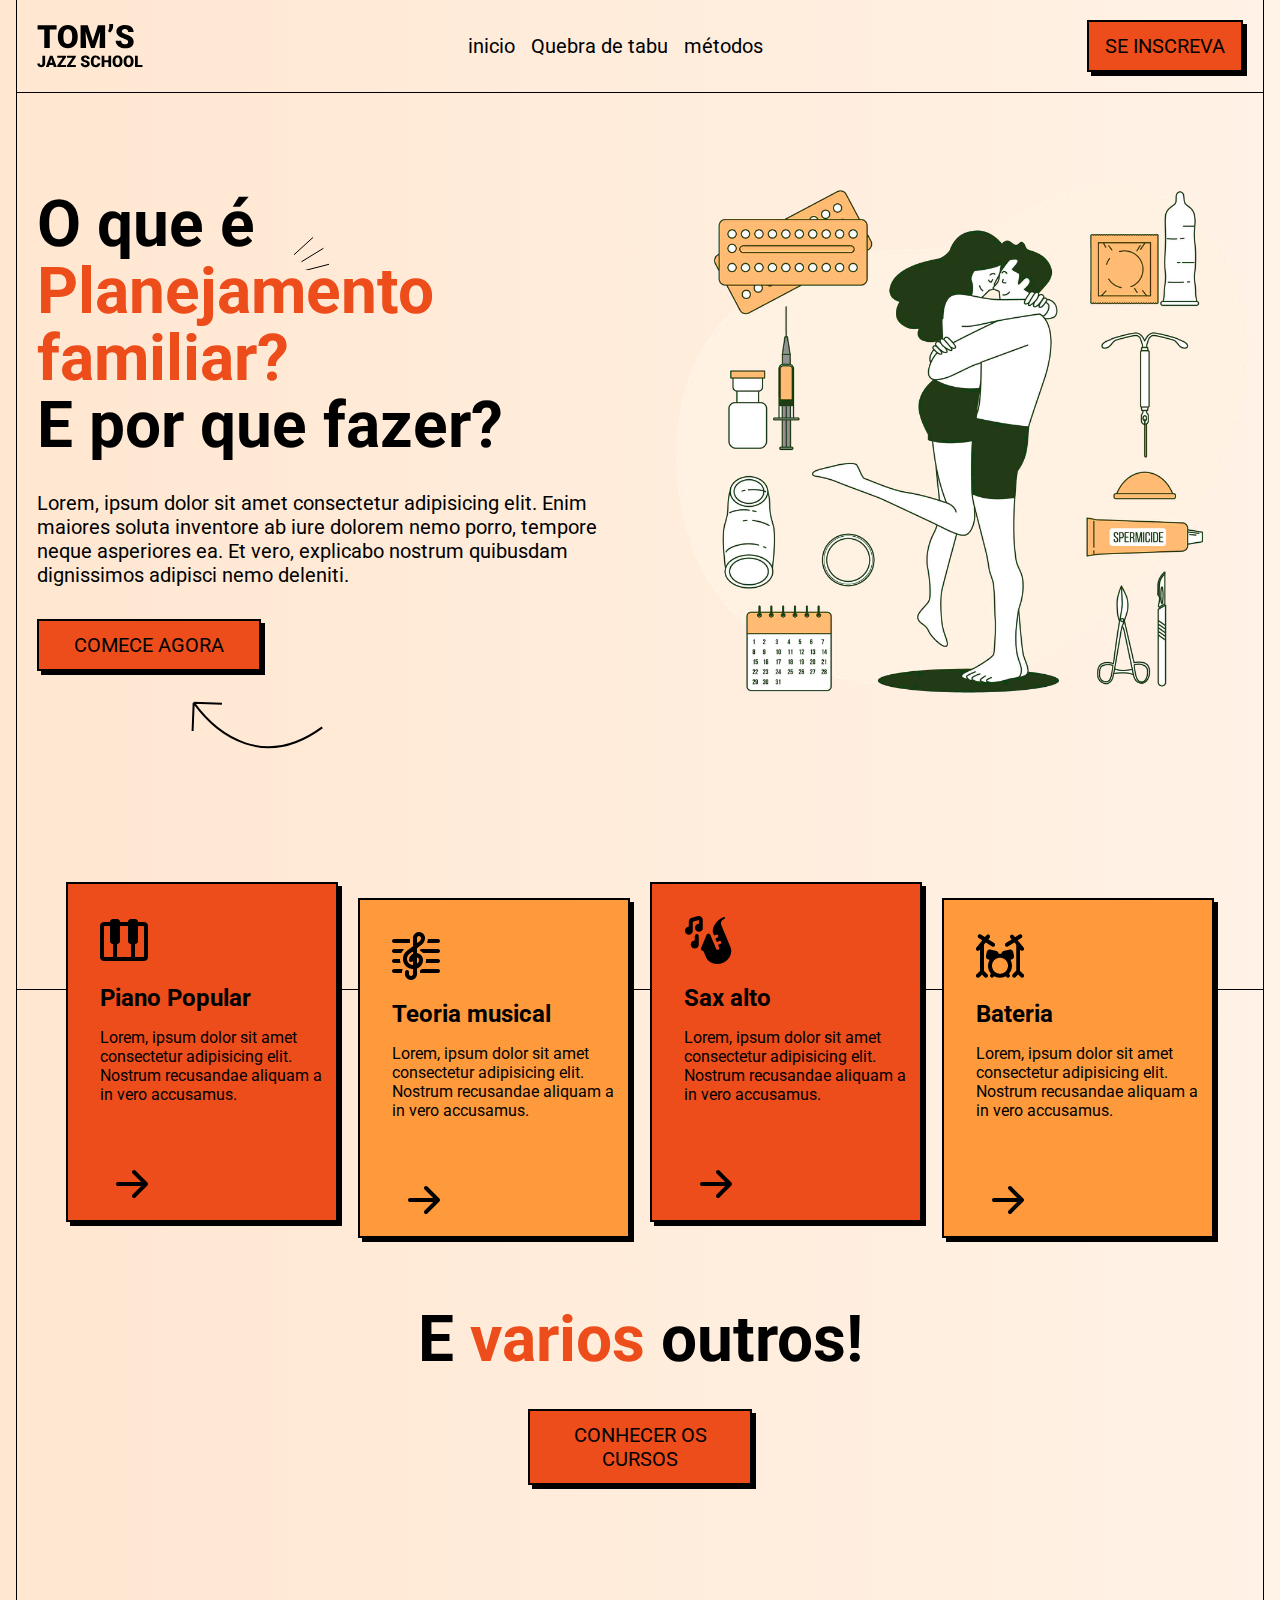
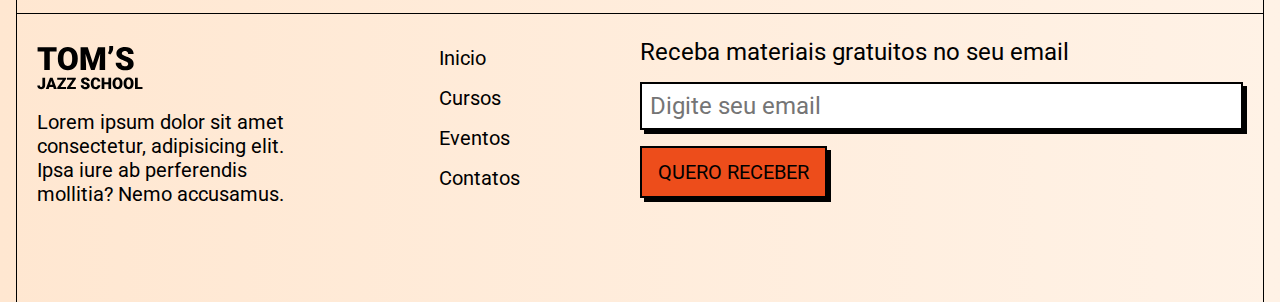
==== index.html @ 31547cd2 "detalhes" ====
<!DOCTYPE html>
<html lang="pt-br">
<head>
    <meta charset="UTF-8">
    <meta name="viewport" content="width=device-width, initial-scale=1.0">

    <link rel="stylesheet" href="style.css">

    <link rel="preconnect" href="https://fonts.googleapis.com">
    <link rel="preconnect" href="https://fonts.gstatic.com" crossorigin>
    <link href="https://fonts.googleapis.com/css2?family=Roboto:wght@500&display=swap" rel="stylesheet">



    <title>Tom's Jazz School</title>
</head>
<body>
    <header>
        <div class="container">
            <img src="imagem/logo.svg" alt="Tom's Jazz School">
            <nav class="mx-auto">
                <a href="#">inicio</a>
                <a href="#">Quebra de tabu</a>
                <a href="#">métodos</a>
            </nav>
            <a href="#" class="button mt-1 mb-1 mx-auto">Se inscreva</a>
        </div>
    </header>
    <main>
        <section class="hero-section">
            <div class="container row-reverse">
                <img src="imagens/Vetor-image-full-png.png" alt="Casal se abraçando">
                <div>
                    <h1 class="mt-1">O que é <span class="text-primary decoration">Planejamento familiar?</span> E por que fazer?</h1> 
                    <p class="mt-2 mb-2">Lorem, ipsum dolor sit amet consectetur adipisicing elit. Enim maiores soluta inventore ab iure dolorem nemo porro, tempore neque asperiores ea. Et vero, explicabo nostrum quibusdam dignissimos adipisci nemo deleniti.</p>
                    <a href="#" class="button">Comece agora</a>
                </div>
            </div>
        </section>
        <section class="courses-section">
            <div class="cards">
                <article class="card">
                    <img src="imagem/piano.png" alt="ícone de piano">
                    <strong>Piano Popular</strong>
                    <p>Lorem, ipsum dolor sit amet consectetur adipisicing elit. Nostrum recusandae aliquam a in vero accusamus.</p>
                    <a href="#"><img src="imagem/arrow-right.svg" alt="Ir para a página do curso"></a>
                </article class="card">
                <article class="card">
                    <img src="imagem/clef.png" alt="ícone da clave">
                    <strong>Teoria musical</strong>
                    <p>Lorem, ipsum dolor sit amet consectetur adipisicing elit. Nostrum recusandae aliquam a in vero accusamus.</p>
                    <a href="#"><img src="imagem/arrow-right.svg" alt="Ir para a página do curso"></a>
                </article class="card">
                <article class="card">
                    <img src="imagem/sax.png" alt="ícone de sax">
                    <strong>Sax alto</strong>
                    <p>Lorem, ipsum dolor sit amet consectetur adipisicing elit. Nostrum recusandae aliquam a in vero accusamus.</p>
                    <a href="#"><img src="imagem/arrow-right.svg" alt="Ir para a página do curso"></a>
                </article class="card">
                <article class="card">
                    <img src="imagem/drums.png" alt="ícone bateria">
                    <strong>Bateria</strong>
                    <p>Lorem, ipsum dolor sit amet consectetur adipisicing elit. Nostrum recusandae aliquam a in vero accusamus.</p>
                    <a href="#"><img src="imagem/arrow-right.svg" alt="Ir para a página do curso"></a>
                </article class="card">
            </div>

            <h2 class="text-center">E <span class="text-primary">varios</span> outros!</h2>
                <a href="#" class="button mt-2 mx-auto">Conhecer os cursos</a>
        </section>
    </main>
    <footer>
        <div class="container">
            <div class="about-column">
                <img src="imagem/logo.svg" alt="Tom's Jazz School" class="mb-1 mt-1">
                <p class="mb-2">Lorem ipsum dolor sit amet consectetur, adipisicing elit. Ipsa iure ab perferendis mollitia? Nemo accusamus.</p>
            </div>
            <nav class="mb-2">
                <a href="#">Inicio</a>
                <a href="#">Cursos</a>
                <a href="#">Eventos</a>
                <a href="#">Contatos</a>
            </nav>
            <form class="newsletter-form">
                <label for="email" class="mb-1">Receba materiais gratuitos no seu email</label>
                <input class="mb-1" type="text" name="email" id="email" placeholder="Digite seu email">
                <button class="button mb-2">Quero receber</button>
            </form>
        </div>
    </footer>
</body>
</html>
---- style.css ----
* {
    box-sizing: border-box;
    font-family: 'Roboto', sans-serif;
    margin: 0;
    padding: 0;
}

:root {
    --cor-primaria: #ED4D1B;
    --cor-secundaria: #FF9A3C;
    --cor-preta: #000;
    --cor-branca: #FFF;
}

body {
    background: linear-gradient(90deg, #FFE7D1 0%, #FFF2E6 100%);
    padding: 0 1em;
}

header, .hero-section, .courses-section, footer {
    border-color: var(--cor-preta);
    border-style: solid;
    border-width: 0 1px 1px 1px;
    padding: 1.25rem;
}

header img {
    display: block;
    margin: 1rem auto;
}

header nav {
    display: flex;
    flex-direction: column;
    align-items: center;
}

nav a {
    color: var(--cor-preta);
    font-size: 1.25rem;
    padding: 0.5rem;
    text-decoration: none;
} 

.button {
    background-color: var(--cor-primaria);
    border: 2px solid var(--cor-preta);
    box-shadow: 4px 4px 0 var(--cor-preta);
    color: var(--cor-preta);
    display: block;
    font-size: 1.25rem;
    padding: 0.75rem 1rem;
    max-width: 14rem;
    text-align: center;
    text-decoration: none;
    text-transform: uppercase;
}

.hero-section {
    padding-right: 0;
    padding-bottom: 16em;
}

.hero-section img {
    display: block;
    margin: 1.25rem 0 0 auto;
    max-width: 100%;
}

h1 {
    font-size: 1.5rem;
    line-height: 105%;
}

h2 {
    font-size: 1.2rem;
}

.hero-section p {
    font-size: 1.25rem;
    padding-right: 1.25rem;
}

.hero-section img{
    width: 600px;
}

.hero-section .button {
    position: relative;
}

.hero-section .button::after {
    content: '';
    background: url(imagem/arrow-curve.svg);
    position: absolute;
    top: 5rem;
    right: -4rem;
    height: 48px;
    width: 132px;
}

.decoration {
    display: block;
    position: relative;
}

.decoration::after {
    content: '';
    background: url(imagem/three-dashes.svg);
    position: absolute;
    top: -1.5rem;
    height: 36px;
    width: 40px;
}

.courses-section {
    padding-bottom: 8rem;
}

.cards {
    display: flex;
    flex-direction: column;
    align-items: start;
    gap: 1.25rem;
    margin-top: -8rem;
    margin-bottom: 4rem;
}

.card {
    background-color: var(--cor-primaria);
    border: 2px solid var(--cor-preta);
    box-shadow: 4px 4px 0 black;
    max-width: 17rem;
    padding: 2rem 0 0 2rem;
}

.card:nth-child(2n) {
    align-self: end;
    background-color: var(--cor-secundaria);
}

.card strong {
    display: block;
    font-size: 1.5rem;
    margin: 1rem 0;
}

.card a {
    display: block;
    margin: 3rem 0 0 auto;
    width: fi;
}

/* rodapé */

footer {
    border-bottom: 0;
    padding: 1rem 1.25rem 4rem;
}

footer nav a {
    display: block;
    padding-left: 0;
}

.newsletter-form label {
    display: block;
    font-size: 1.5rem;
}

.newsletter-form input {
    border: 2px solid var(--cor-preta);
    box-shadow: 4px 4px 0 black;
    font-size: 1.5rem;
    padding: .5rem;
    width: 100%;
}

/* utilitarios */

.mt-1 {
    margin-top: 1rem;
}

.mt-2 {
    margin-top: 2rem;
}

.mb-1 {
    margin-bottom: 1rem;
}

.mb-2 {
    margin-bottom: 2rem;
}

.mx-auto {
    margin-left: auto;
    margin-right: auto;
}

.text-primary {
    color: var(--cor-primaria);
}

.text-center {
    text-align: center;
}

/* Responsividade */

@media screen and (min-width: 40rem) {

    header nav {
        display: flex;
        flex-direction: row;
    }

    header div {
        display: flex;
        align-items: center;
        justify-content: space-between;
    }
    

    .cards {
        flex-direction: row;
        flex-wrap: wrap;
        justify-content: center;
    }

    .card:nth-child(2n) {
        margin-top: 1rem;
    }
}

@media screen and (min-width: 48rem) {

    header img, header nav, header .button {
        margin: 0;
    }
}

@media screen and (min-width: 72rem) {

    h1, h2 {
        font-size: 4rem;
    }

    .container {
        display: flex;
        align-items: center;
        margin: 0 auto;
        max-width: 72rem;
    }

    .container.row-reverse {
        flex-direction: row-reverse;
    }

    .about-column {
        flex: 2;
    }

    .about-column p {
        font-size: 1.25rem;
        max-width: 16rem;
    }

    footer nav {
        flex: 1;
    }

    .newsletter-form {
        flex: 3;
    }
}

@media screen and (min-width: 80rem) {
    .container {
        max-width: 90rem;
    }
}
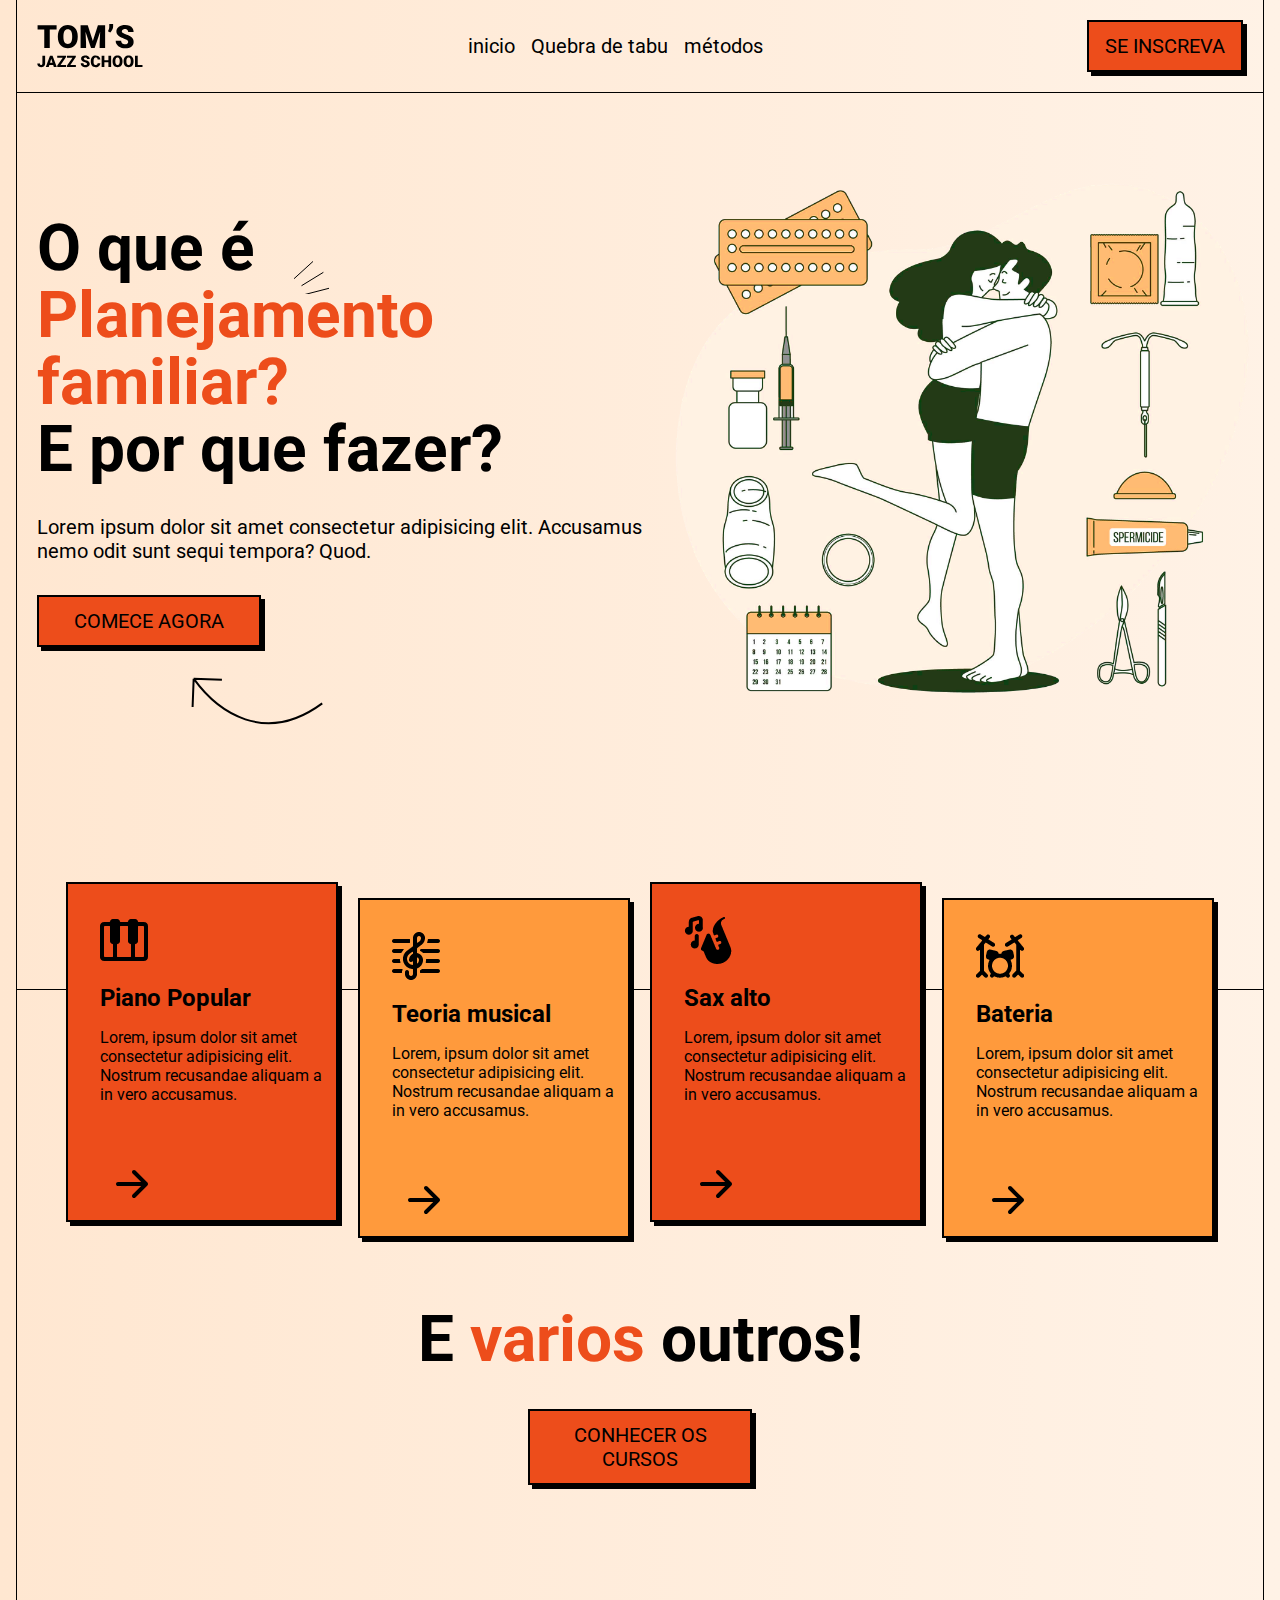
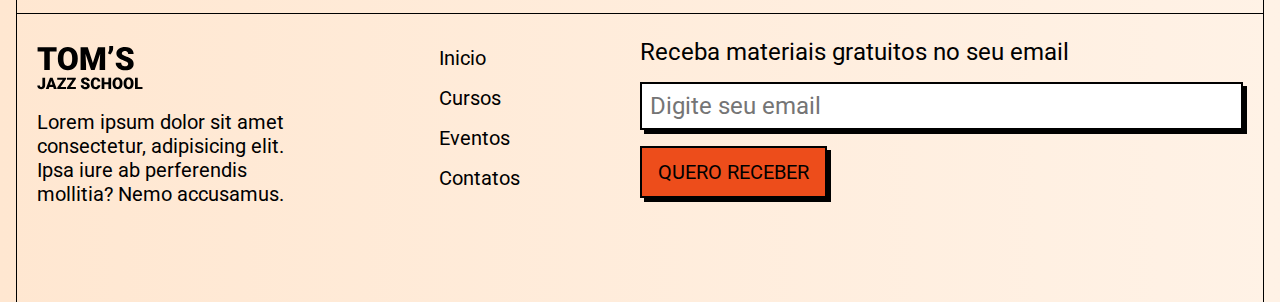
==== commit 1176cd6b: "." ====
--- a/index.html
+++ b/index.html
@@ -32,7 +32,7 @@
                 <img src="imagens/Vetor-image-full-png.png" alt="Casal se abraçando">
                 <div>
                     <h1 class="mt-1">O que é <span class="text-primary decoration">Planejamento familiar?</span> E por que fazer?</h1> 
-                    <p class="mt-2 mb-2">Lorem, ipsum dolor sit amet consectetur adipisicing elit. Enim maiores soluta inventore ab iure dolorem nemo porro, tempore neque asperiores ea. Et vero, explicabo nostrum quibusdam dignissimos adipisci nemo deleniti.</p>
+                    <p class="mt-2 mb-2">Lorem ipsum dolor sit amet consectetur adipisicing elit. Accusamus nemo odit sunt sequi tempora? Quod.</p>
                     <a href="#" class="button">Comece agora</a>
                 </div>
             </div>
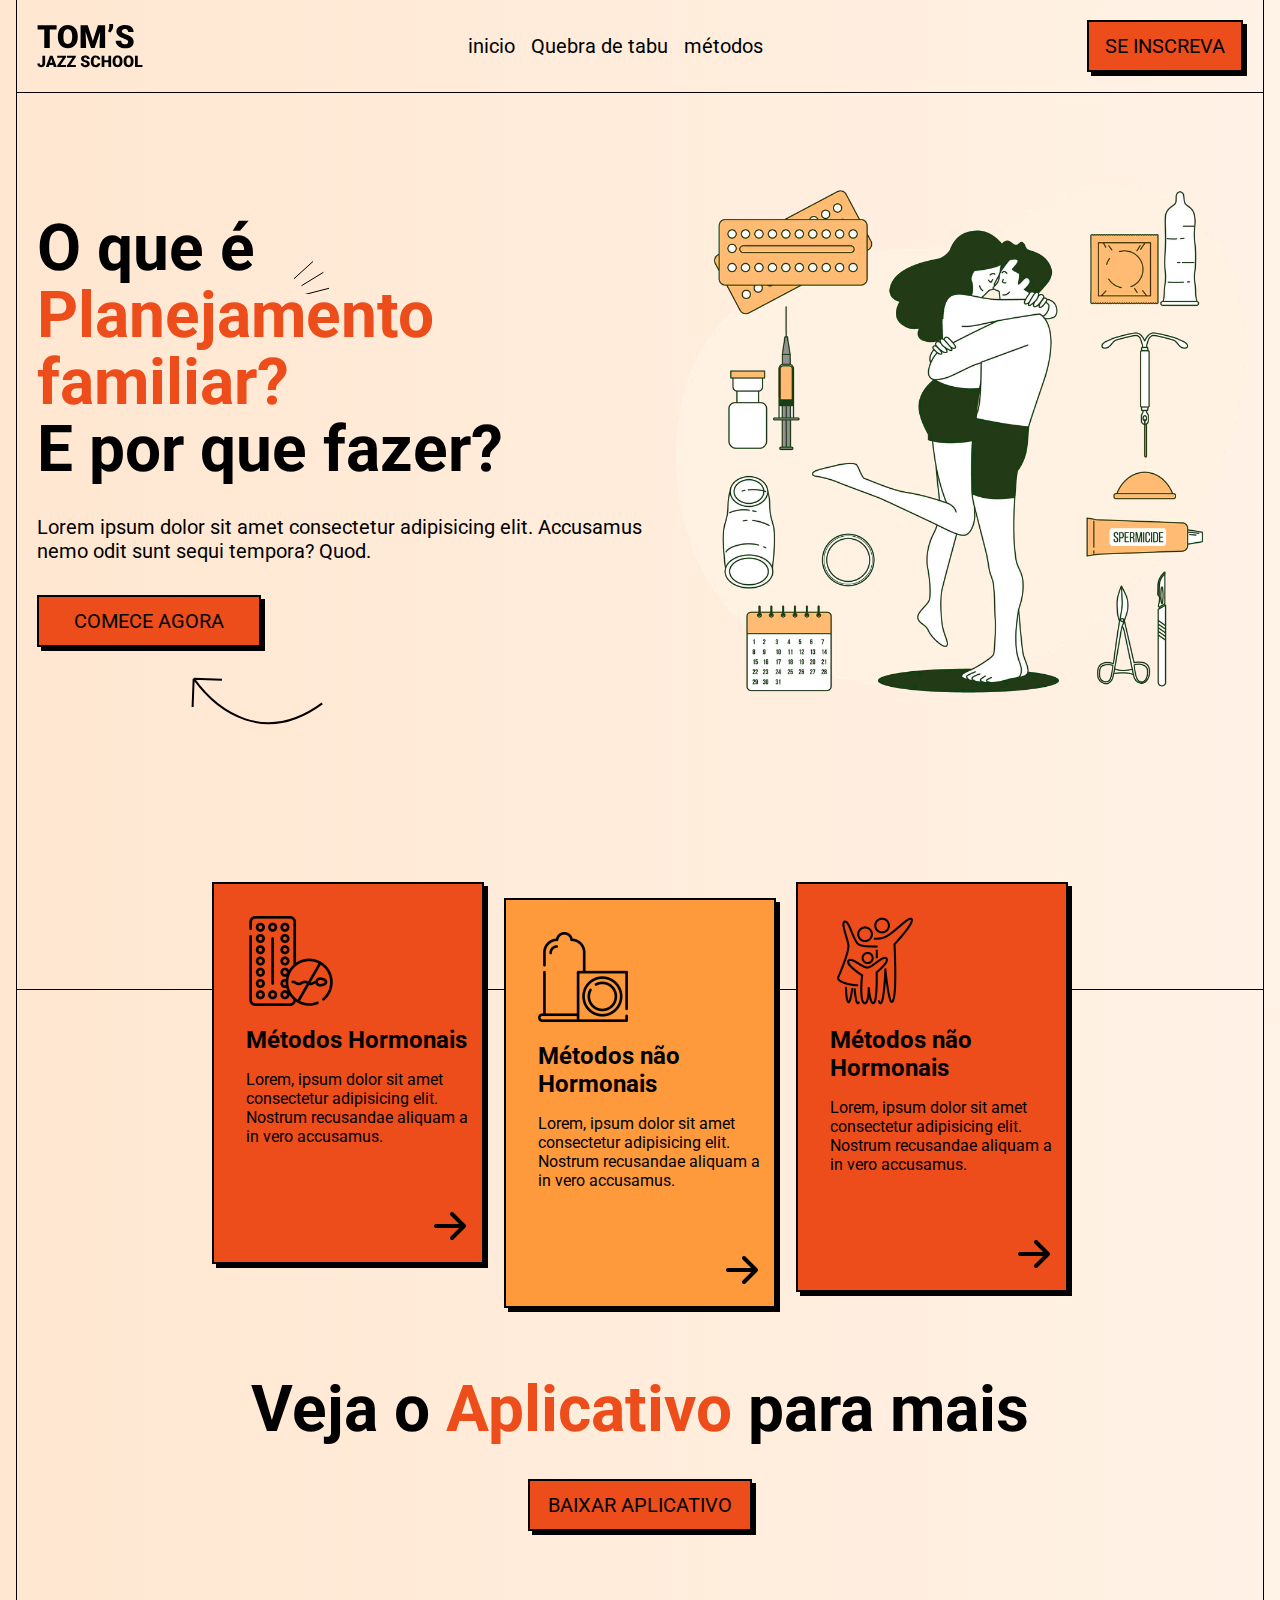
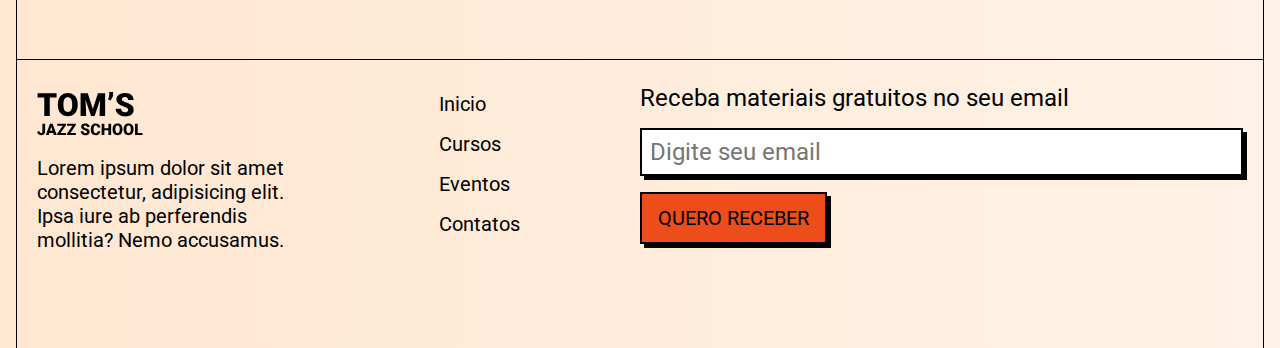
==== commit bb0e18c3: "." ====
--- a/index.html
+++ b/index.html
@@ -40,33 +40,27 @@
         <section class="courses-section">
             <div class="cards">
                 <article class="card">
-                    <img src="imagem/piano.png" alt="ícone de piano">
-                    <strong>Piano Popular</strong>
+                    <img src="imagens/Hormonal icon MIN.png" alt="ícone Hormonal">
+                    <strong>Métodos Hormonais</strong>
                     <p>Lorem, ipsum dolor sit amet consectetur adipisicing elit. Nostrum recusandae aliquam a in vero accusamus.</p>
                     <a href="#"><img src="imagem/arrow-right.svg" alt="Ir para a página do curso"></a>
-                </article class="card">
+                </article>
                 <article class="card">
-                    <img src="imagem/clef.png" alt="ícone da clave">
-                    <strong>Teoria musical</strong>
+                    <img src="imagens/Não Hormonal icon MIN.png" alt="ícone não Hormonal">
+                    <strong>Métodos não Hormonais</strong>
                     <p>Lorem, ipsum dolor sit amet consectetur adipisicing elit. Nostrum recusandae aliquam a in vero accusamus.</p>
                     <a href="#"><img src="imagem/arrow-right.svg" alt="Ir para a página do curso"></a>
-                </article class="card">
+                </article>
                 <article class="card">
-                    <img src="imagem/sax.png" alt="ícone de sax">
-                    <strong>Sax alto</strong>
+                    <img src="imagens/Planejamento Familiar icon MIN.png" alt="Planejamento Familiar">
+                    <strong>Métodos não Hormonais</strong>
                     <p>Lorem, ipsum dolor sit amet consectetur adipisicing elit. Nostrum recusandae aliquam a in vero accusamus.</p>
                     <a href="#"><img src="imagem/arrow-right.svg" alt="Ir para a página do curso"></a>
-                </article class="card">
-                <article class="card">
-                    <img src="imagem/drums.png" alt="ícone bateria">
-                    <strong>Bateria</strong>
-                    <p>Lorem, ipsum dolor sit amet consectetur adipisicing elit. Nostrum recusandae aliquam a in vero accusamus.</p>
-                    <a href="#"><img src="imagem/arrow-right.svg" alt="Ir para a página do curso"></a>
-                </article class="card">
+                </article>
             </div>
 
-            <h2 class="text-center">E <span class="text-primary">varios</span> outros!</h2>
-                <a href="#" class="button mt-2 mx-auto">Conhecer os cursos</a>
+            <h2 class="text-center">Veja o <span class="text-primary">Aplicativo</span> para mais</h2>
+                <a href="#" class="button mt-2 mx-auto">Baixar Aplicativo</a>
         </section>
     </main>
     <footer>
--- a/style.css
+++ b/style.css
@@ -148,7 +148,7 @@
 .card a {
     display: block;
     margin: 3rem 0 0 auto;
-    width: fi;
+    width: fit-content;
 }
 
 /* rodapé */
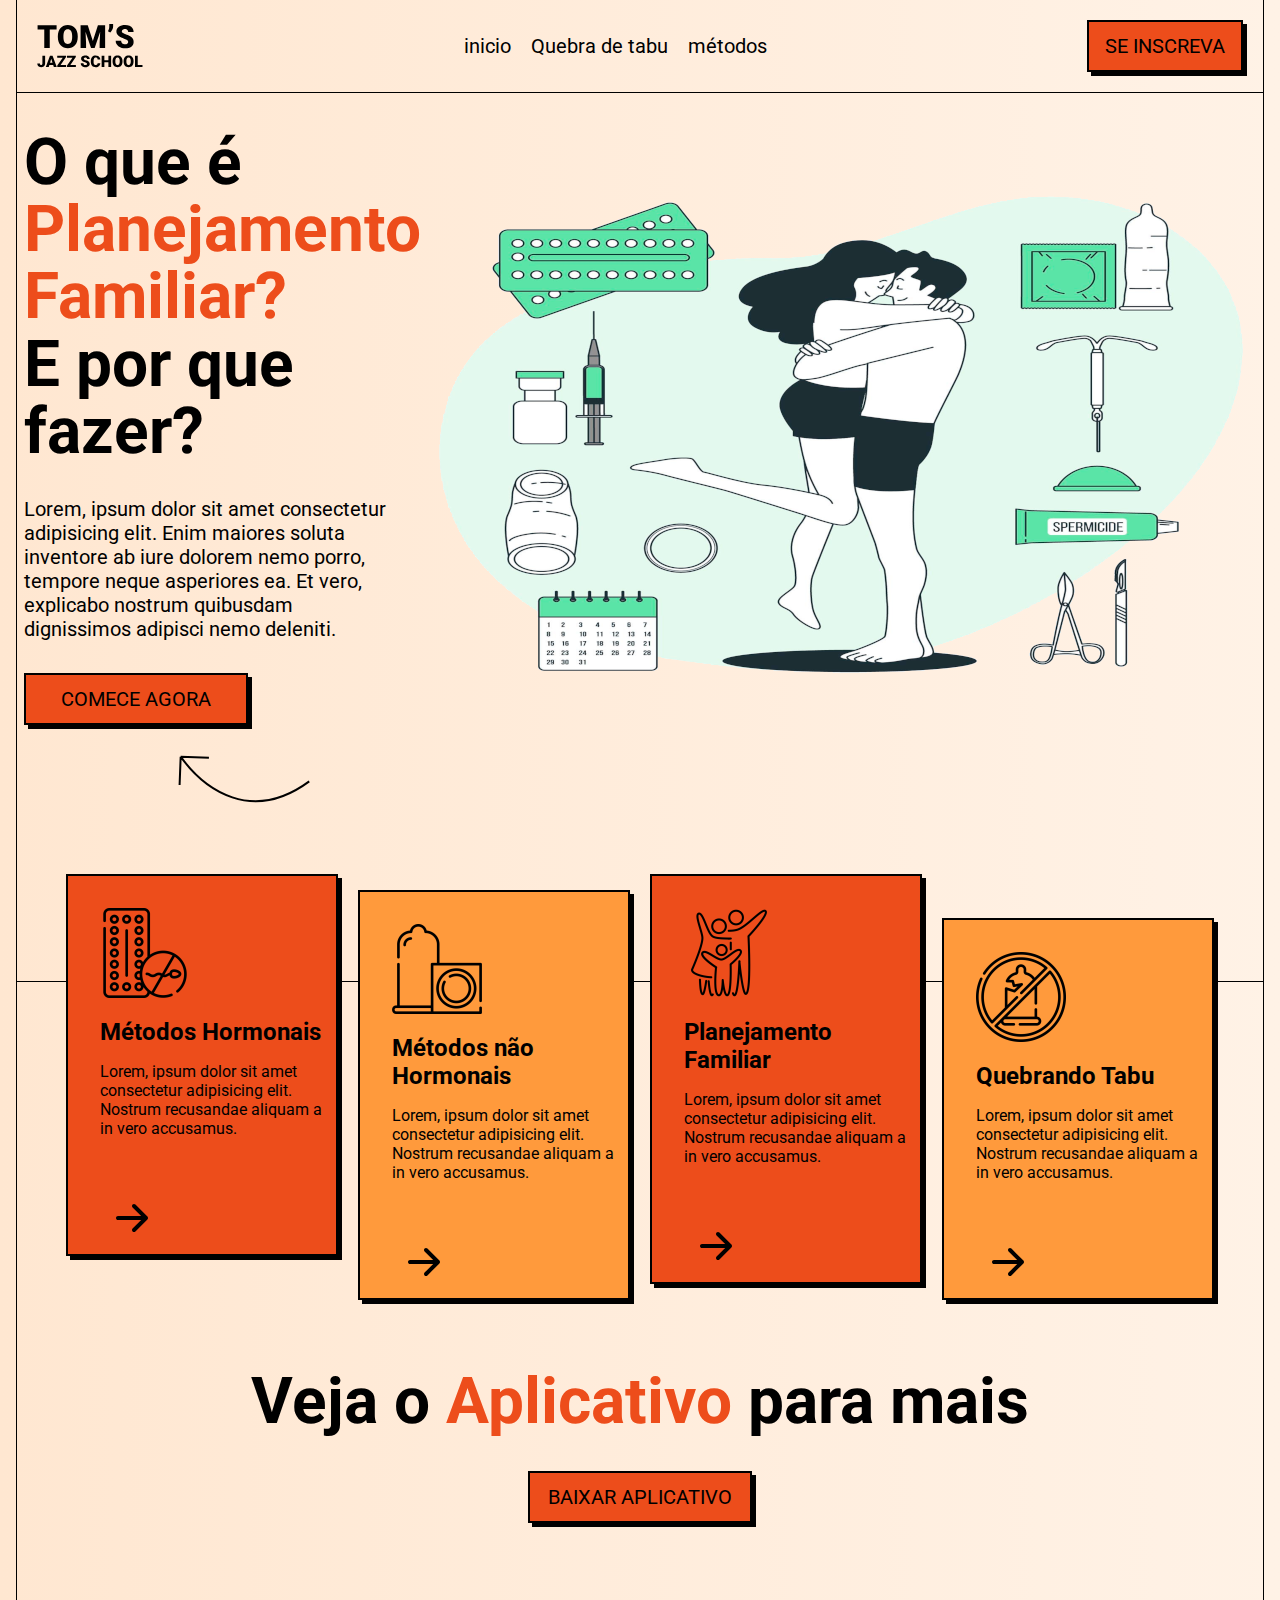
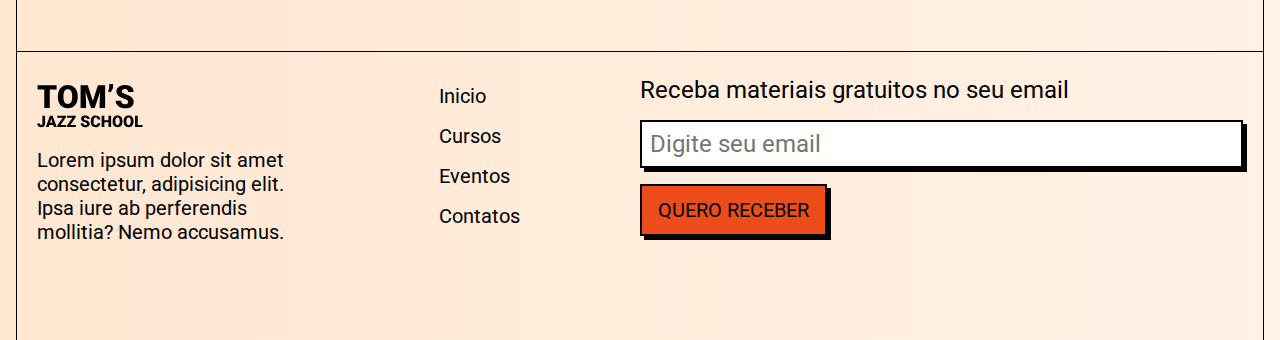
==== commit ffafb485: "." ====
--- a/index.html
+++ b/index.html
@@ -12,7 +12,8 @@
 
 
 
-    <title>Tom's Jazz School</title>
+    <title>Atex</title>
+
 </head>
 <body>
     <header>
@@ -29,10 +30,10 @@
     <main>
         <section class="hero-section">
             <div class="container row-reverse">
-                <img src="imagens/Vetor-image-full-png.png" alt="Casal se abraçando">
+                <img src="imagens/Vetor-image-full(Deformada).png" alt="Banda de Jazz tocando">
                 <div>
-                    <h1 class="mt-1">O que é <span class="text-primary decoration">Planejamento familiar?</span> E por que fazer?</h1> 
-                    <p class="mt-2 mb-2">Lorem ipsum dolor sit amet consectetur adipisicing elit. Accusamus nemo odit sunt sequi tempora? Quod.</p>
+                    <h1 class="mt-1">O que é <span class="text-primary decoration">Planejamento</span><span class="text-primary decoration">Familiar?</span> E por que fazer?</h1>
+                    <p class="mt-2 mb-2">Lorem, ipsum dolor sit amet consectetur adipisicing elit. Enim maiores soluta inventore ab iure dolorem nemo porro, tempore neque asperiores ea. Et vero, explicabo nostrum quibusdam dignissimos adipisci nemo deleniti.</p>
                     <a href="#" class="button">Comece agora</a>
                 </div>
             </div>
@@ -53,7 +54,13 @@
                 </article>
                 <article class="card">
                     <img src="imagens/Planejamento Familiar icon MIN.png" alt="Planejamento Familiar">
-                    <strong>Métodos não Hormonais</strong>
+                    <strong>Planejamento Familiar</strong>
+                    <p>Lorem, ipsum dolor sit amet consectetur adipisicing elit. Nostrum recusandae aliquam a in vero accusamus.</p>
+                    <a href="#"><img src="imagem/arrow-right.svg" alt="Ir para a página do curso"></a>
+                </article>
+                <article class="card">
+                    <img src="imagens/Quebrando Tabu icon MIN.png" alt="Quebrando Tabu">
+                    <strong>Quebrando Tabu</strong>
                     <p>Lorem, ipsum dolor sit amet consectetur adipisicing elit. Nostrum recusandae aliquam a in vero accusamus.</p>
                     <a href="#"><img src="imagem/arrow-right.svg" alt="Ir para a página do curso"></a>
                 </article>
--- a/style.css
+++ b/style.css
@@ -30,9 +30,9 @@
 }
 
 header nav {
-    display: flex;
-    flex-direction: column;
-    align-items: center;
+    display: grid;
+    grid-template-columns: 1fr 1fr;
+    margin: 1rem auto 0;
 }
 
 nav a {
@@ -42,6 +42,10 @@
     text-decoration: none;
 } 
 
+header nav a:nth-child(2n-1) {
+    text-align: right;
+}
+
 .button {
     background-color: var(--cor-primaria);
     border: 2px solid var(--cor-preta);
@@ -68,21 +72,17 @@
 }
 
 h1 {
-    font-size: 1.5rem;
+    font-size: 3rem;
     line-height: 105%;
 }
 
 h2 {
-    font-size: 1.2rem;
+    font-size: 2.5rem;
 }
 
 .hero-section p {
     font-size: 1.25rem;
     padding-right: 1.25rem;
-}
-
-.hero-section img{
-    width: 600px;
 }
 
 .hero-section .button {
@@ -104,15 +104,6 @@
     position: relative;
 }
 
-.decoration::after {
-    content: '';
-    background: url(imagem/three-dashes.svg);
-    position: absolute;
-    top: -1.5rem;
-    height: 36px;
-    width: 40px;
-}
-
 .courses-section {
     padding-bottom: 8rem;
 }
@@ -148,7 +139,7 @@
 .card a {
     display: block;
     margin: 3rem 0 0 auto;
-    width: fit-content;
+    width: fi;
 }
 
 /* rodapé */
@@ -210,31 +201,28 @@
 /* Responsividade */
 
 @media screen and (min-width: 40rem) {
-
     header nav {
-        display: flex;
+        display: block;
+        text-align: center;
+    }
+
+    .cards {
         flex-direction: row;
-    }
-
+        flex-wrap: wrap;
+        justify-content: center;
+    }
+
+    .card:nth-child(2n) {
+        margin-top: 1rem;
+    }
+}
+
+@media screen and (min-width: 48rem) {
     header div {
         display: flex;
         align-items: center;
         justify-content: space-between;
     }
-    
-
-    .cards {
-        flex-direction: row;
-        flex-wrap: wrap;
-        justify-content: center;
-    }
-
-    .card:nth-child(2n) {
-        margin-top: 1rem;
-    }
-}
-
-@media screen and (min-width: 48rem) {
 
     header img, header nav, header .button {
         margin: 0;
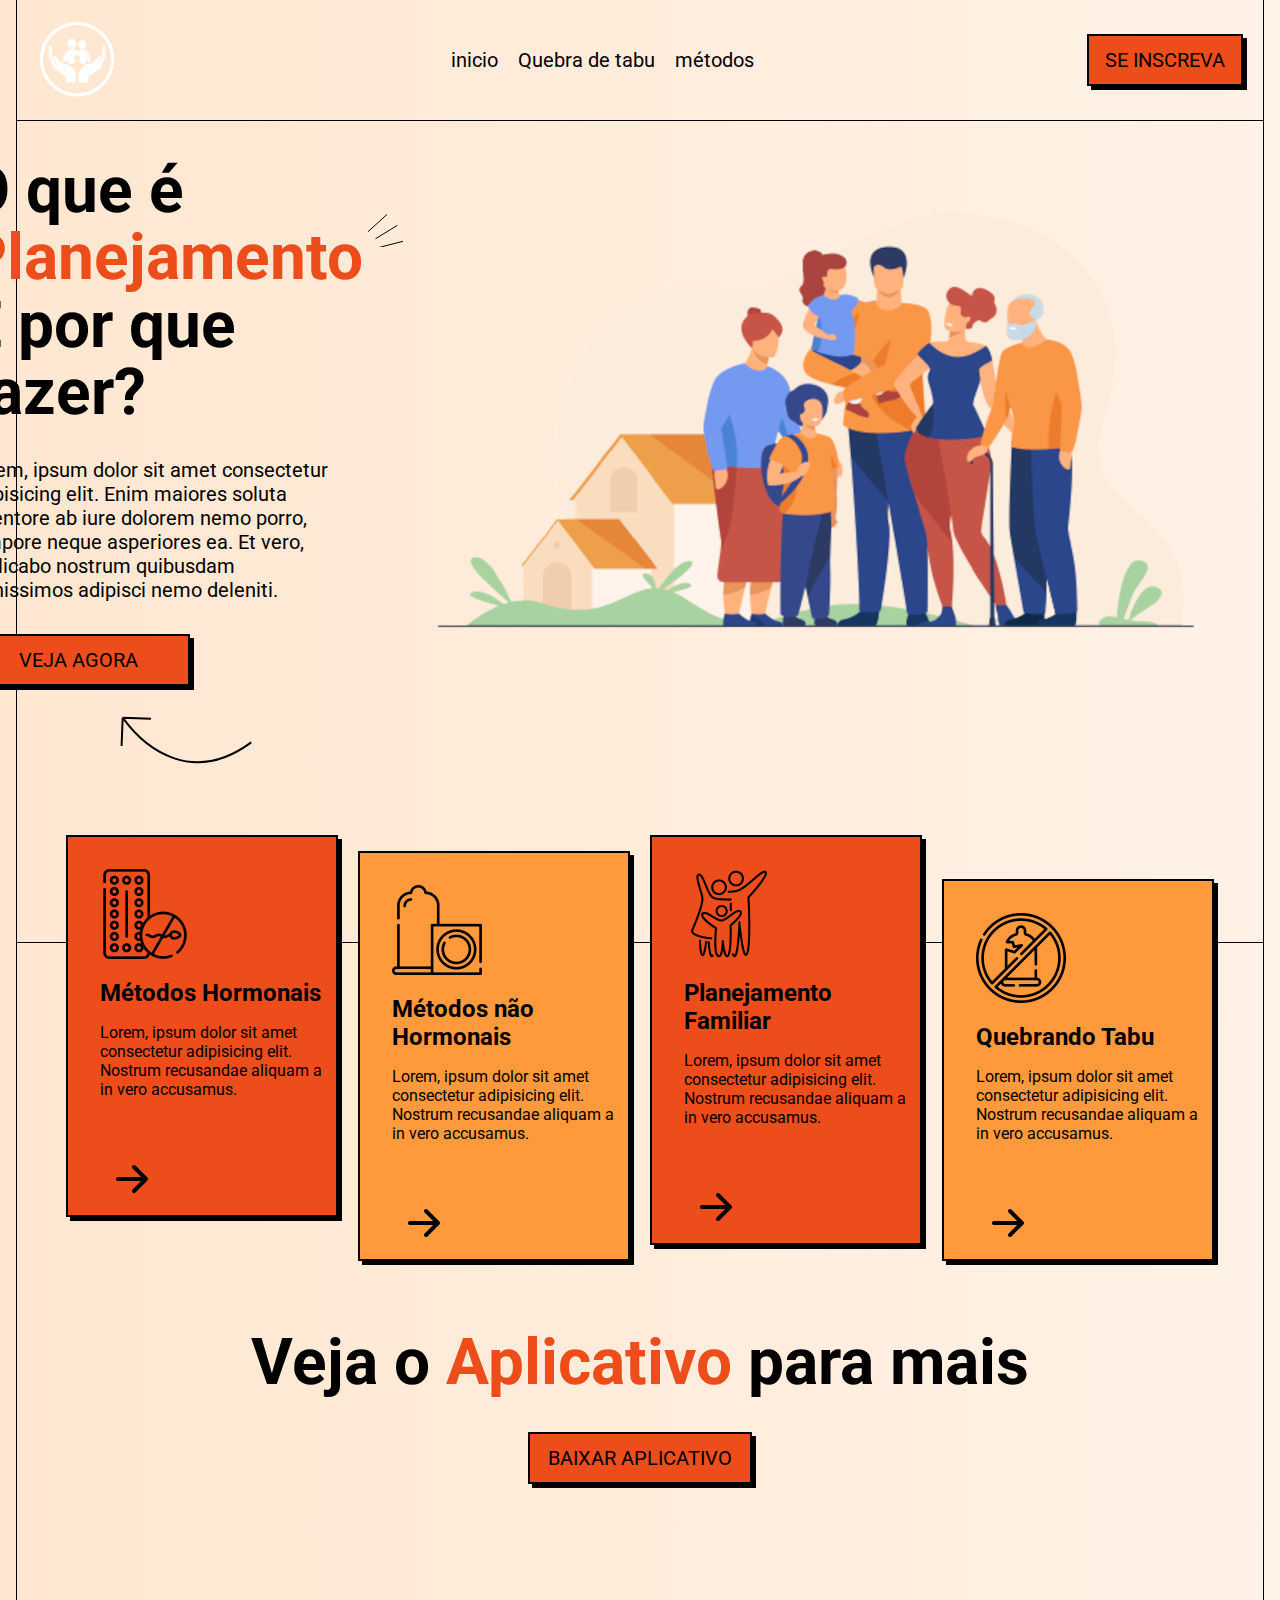
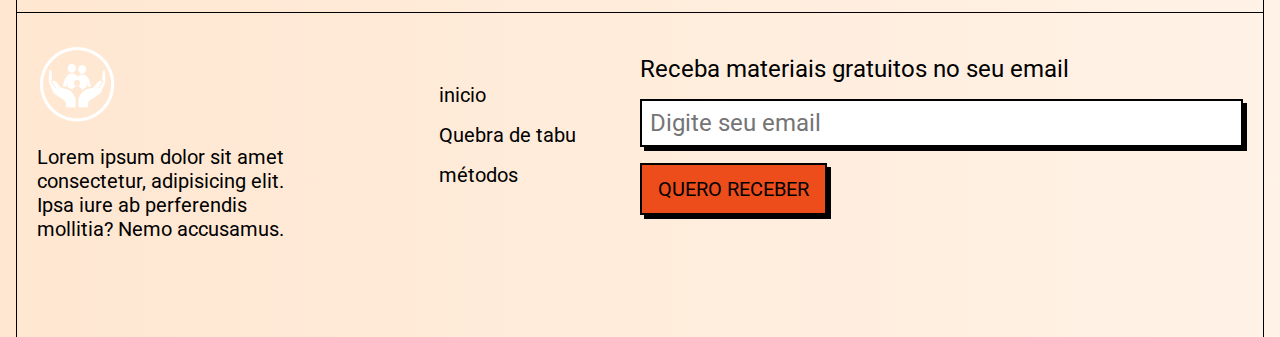
==== commit dc31bb1b: "." ====
--- a/index.html
+++ b/index.html
@@ -18,7 +18,7 @@
 <body>
     <header>
         <div class="container">
-            <img src="imagem/logo.svg" alt="Tom's Jazz School">
+            <img src="imagens/Logo.png" alt="Tom's Jazz School">
             <nav class="mx-auto">
                 <a href="#">inicio</a>
                 <a href="#">Quebra de tabu</a>
@@ -30,36 +30,36 @@
     <main>
         <section class="hero-section">
             <div class="container row-reverse">
-                <img src="imagens/Vetor-image-full(Deformada).png" alt="Banda de Jazz tocando">
+                <img src="imagens/IMG-Fundo II.png" alt="Banda de Jazz tocando">
                 <div>
-                    <h1 class="mt-1">O que é <span class="text-primary decoration">Planejamento</span><span class="text-primary decoration">Familiar?</span> E por que fazer?</h1>
+                    <h1 class="mt-1">O que é <span class="text-primary decoration">Planejamento</span> E por que fazer?</h1>
                     <p class="mt-2 mb-2">Lorem, ipsum dolor sit amet consectetur adipisicing elit. Enim maiores soluta inventore ab iure dolorem nemo porro, tempore neque asperiores ea. Et vero, explicabo nostrum quibusdam dignissimos adipisci nemo deleniti.</p>
-                    <a href="#" class="button">Comece agora</a>
+                    <a href="#" class="button">Veja agora</a>
                 </div>
             </div>
         </section>
         <section class="courses-section">
             <div class="cards">
                 <article class="card">
-                    <img src="imagens/Hormonal icon MIN.png" alt="ícone Hormonal">
+                    <img src="imagens/icon/Hormonal icon MIN.png" alt="ícone Hormonal">
                     <strong>Métodos Hormonais</strong>
                     <p>Lorem, ipsum dolor sit amet consectetur adipisicing elit. Nostrum recusandae aliquam a in vero accusamus.</p>
                     <a href="#"><img src="imagem/arrow-right.svg" alt="Ir para a página do curso"></a>
                 </article>
                 <article class="card">
-                    <img src="imagens/Não Hormonal icon MIN.png" alt="ícone não Hormonal">
+                    <img src="imagens/icon/Não Hormonal icon MIN.png" alt="ícone não Hormonal">
                     <strong>Métodos não Hormonais</strong>
                     <p>Lorem, ipsum dolor sit amet consectetur adipisicing elit. Nostrum recusandae aliquam a in vero accusamus.</p>
                     <a href="#"><img src="imagem/arrow-right.svg" alt="Ir para a página do curso"></a>
                 </article>
                 <article class="card">
-                    <img src="imagens/Planejamento Familiar icon MIN.png" alt="Planejamento Familiar">
+                    <img src="imagens/icon/Planejamento Familiar icon MIN.png" alt="Planejamento Familiar">
                     <strong>Planejamento Familiar</strong>
                     <p>Lorem, ipsum dolor sit amet consectetur adipisicing elit. Nostrum recusandae aliquam a in vero accusamus.</p>
                     <a href="#"><img src="imagem/arrow-right.svg" alt="Ir para a página do curso"></a>
                 </article>
                 <article class="card">
-                    <img src="imagens/Quebrando Tabu icon MIN.png" alt="Quebrando Tabu">
+                    <img src="imagens/icon/Quebrando Tabu icon MIN.png" alt="Quebrando Tabu">
                     <strong>Quebrando Tabu</strong>
                     <p>Lorem, ipsum dolor sit amet consectetur adipisicing elit. Nostrum recusandae aliquam a in vero accusamus.</p>
                     <a href="#"><img src="imagem/arrow-right.svg" alt="Ir para a página do curso"></a>
@@ -73,14 +73,13 @@
     <footer>
         <div class="container">
             <div class="about-column">
-                <img src="imagem/logo.svg" alt="Tom's Jazz School" class="mb-1 mt-1">
+                <img src="imagens/Logo.png" alt="Tom's Jazz School" class="mb-1 mt-1">
                 <p class="mb-2">Lorem ipsum dolor sit amet consectetur, adipisicing elit. Ipsa iure ab perferendis mollitia? Nemo accusamus.</p>
             </div>
             <nav class="mb-2">
-                <a href="#">Inicio</a>
-                <a href="#">Cursos</a>
-                <a href="#">Eventos</a>
-                <a href="#">Contatos</a>
+                <a href="#">inicio</a>
+                <a href="#">Quebra de tabu</a>
+                <a href="#">métodos</a>
             </nav>
             <form class="newsletter-form">
                 <label for="email" class="mb-1">Receba materiais gratuitos no seu email</label>
--- a/style.css
+++ b/style.css
@@ -27,12 +27,13 @@
 header img {
     display: block;
     margin: 1rem auto;
+    width: 80px;
 }
 
 header nav {
-    display: grid;
-    grid-template-columns: 1fr 1fr;
-    margin: 1rem auto 0;
+    display: flex;
+    flex-direction: column;
+    align-items: center;
 }
 
 nav a {
@@ -104,6 +105,15 @@
     position: relative;
 }
 
+.decoration::after {
+    content: '';
+    background: url(imagem/three-dashes.svg);
+    position: absolute;
+    top: -0.85rem;
+    height: 36px;
+    width: 40px;
+}
+
 .courses-section {
     padding-bottom: 8rem;
 }
@@ -149,6 +159,10 @@
     padding: 1rem 1.25rem 4rem;
 }
 
+footer img {
+    width: 80px;
+}
+
 footer nav a {
     display: block;
     padding-left: 0;
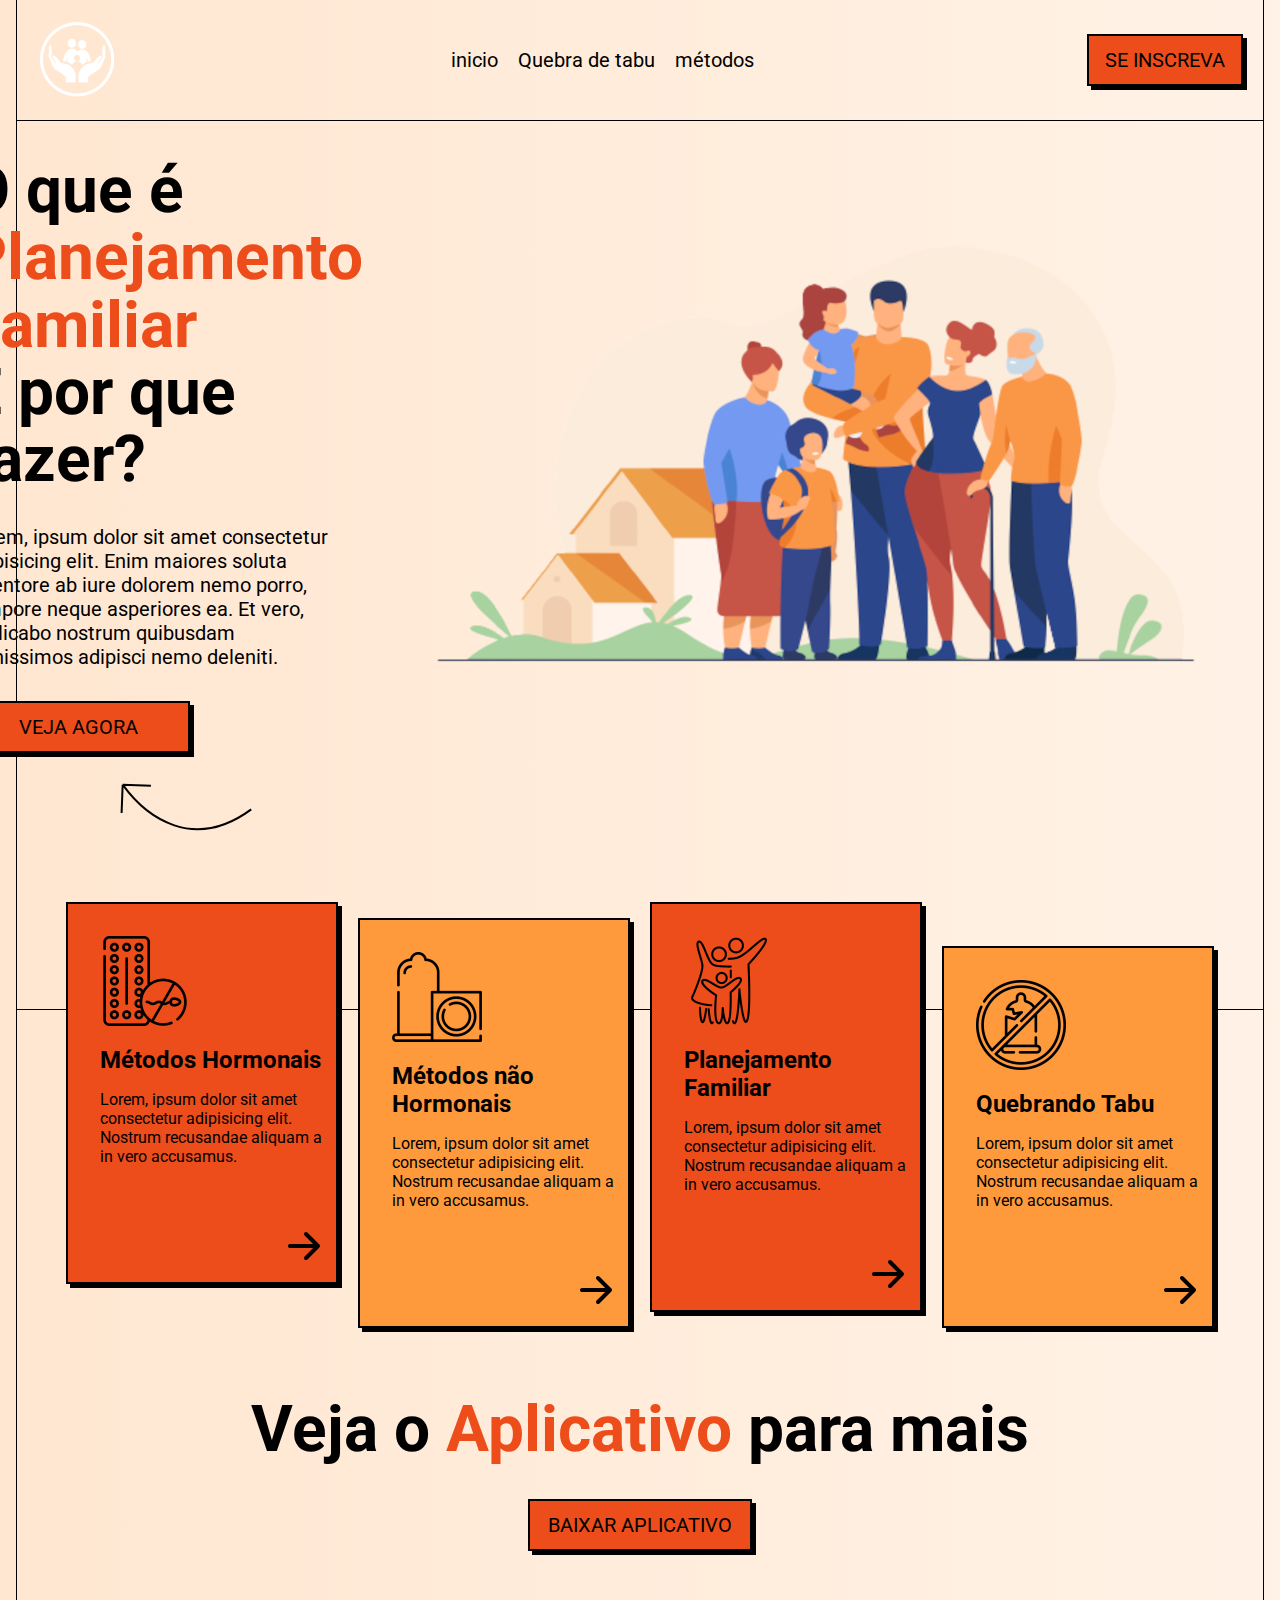
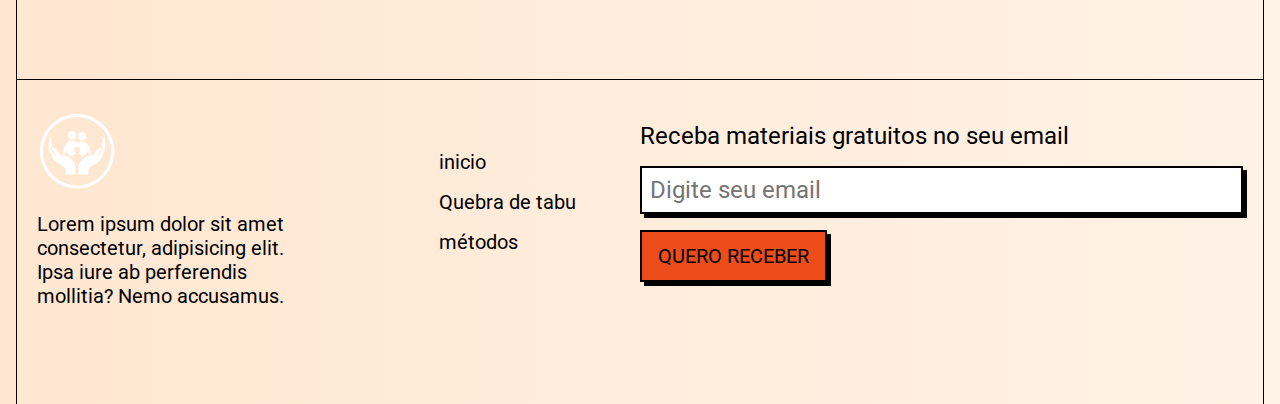
==== commit 75b78eb6: "." ====
--- a/index.html
+++ b/index.html
@@ -20,8 +20,8 @@
         <div class="container">
             <img src="imagens/Logo.png" alt="Tom's Jazz School">
             <nav class="mx-auto">
-                <a href="#">inicio</a>
-                <a href="#">Quebra de tabu</a>
+                <a href="index.html">inicio</a>
+                <a href="tabu.html">Quebra de tabu</a>
                 <a href="#">métodos</a>
             </nav>
             <a href="#" class="button mt-1 mb-1 mx-auto">Se inscreva</a>
@@ -32,7 +32,7 @@
             <div class="container row-reverse">
                 <img src="imagens/IMG-Fundo II.png" alt="Banda de Jazz tocando">
                 <div>
-                    <h1 class="mt-1">O que é <span class="text-primary decoration">Planejamento</span> E por que fazer?</h1>
+                    <h1 class="mt-1">O que é <span class="text-primary decoration">Planejamento Familiar</span> E por que fazer?</h1>
                     <p class="mt-2 mb-2">Lorem, ipsum dolor sit amet consectetur adipisicing elit. Enim maiores soluta inventore ab iure dolorem nemo porro, tempore neque asperiores ea. Et vero, explicabo nostrum quibusdam dignissimos adipisci nemo deleniti.</p>
                     <a href="#" class="button">Veja agora</a>
                 </div>
--- a/style.css
+++ b/style.css
@@ -73,12 +73,12 @@
 }
 
 h1 {
-    font-size: 3rem;
+    font-size: 2rem;
     line-height: 105%;
 }
 
 h2 {
-    font-size: 2.5rem;
+    font-size: 1.7rem;
 }
 
 .hero-section p {
@@ -105,15 +105,6 @@
     position: relative;
 }
 
-.decoration::after {
-    content: '';
-    background: url(imagem/three-dashes.svg);
-    position: absolute;
-    top: -0.85rem;
-    height: 36px;
-    width: 40px;
-}
-
 .courses-section {
     padding-bottom: 8rem;
 }
@@ -149,7 +140,7 @@
 .card a {
     display: block;
     margin: 3rem 0 0 auto;
-    width: fi;
+    width: fit-content;
 }
 
 /* rodapé */
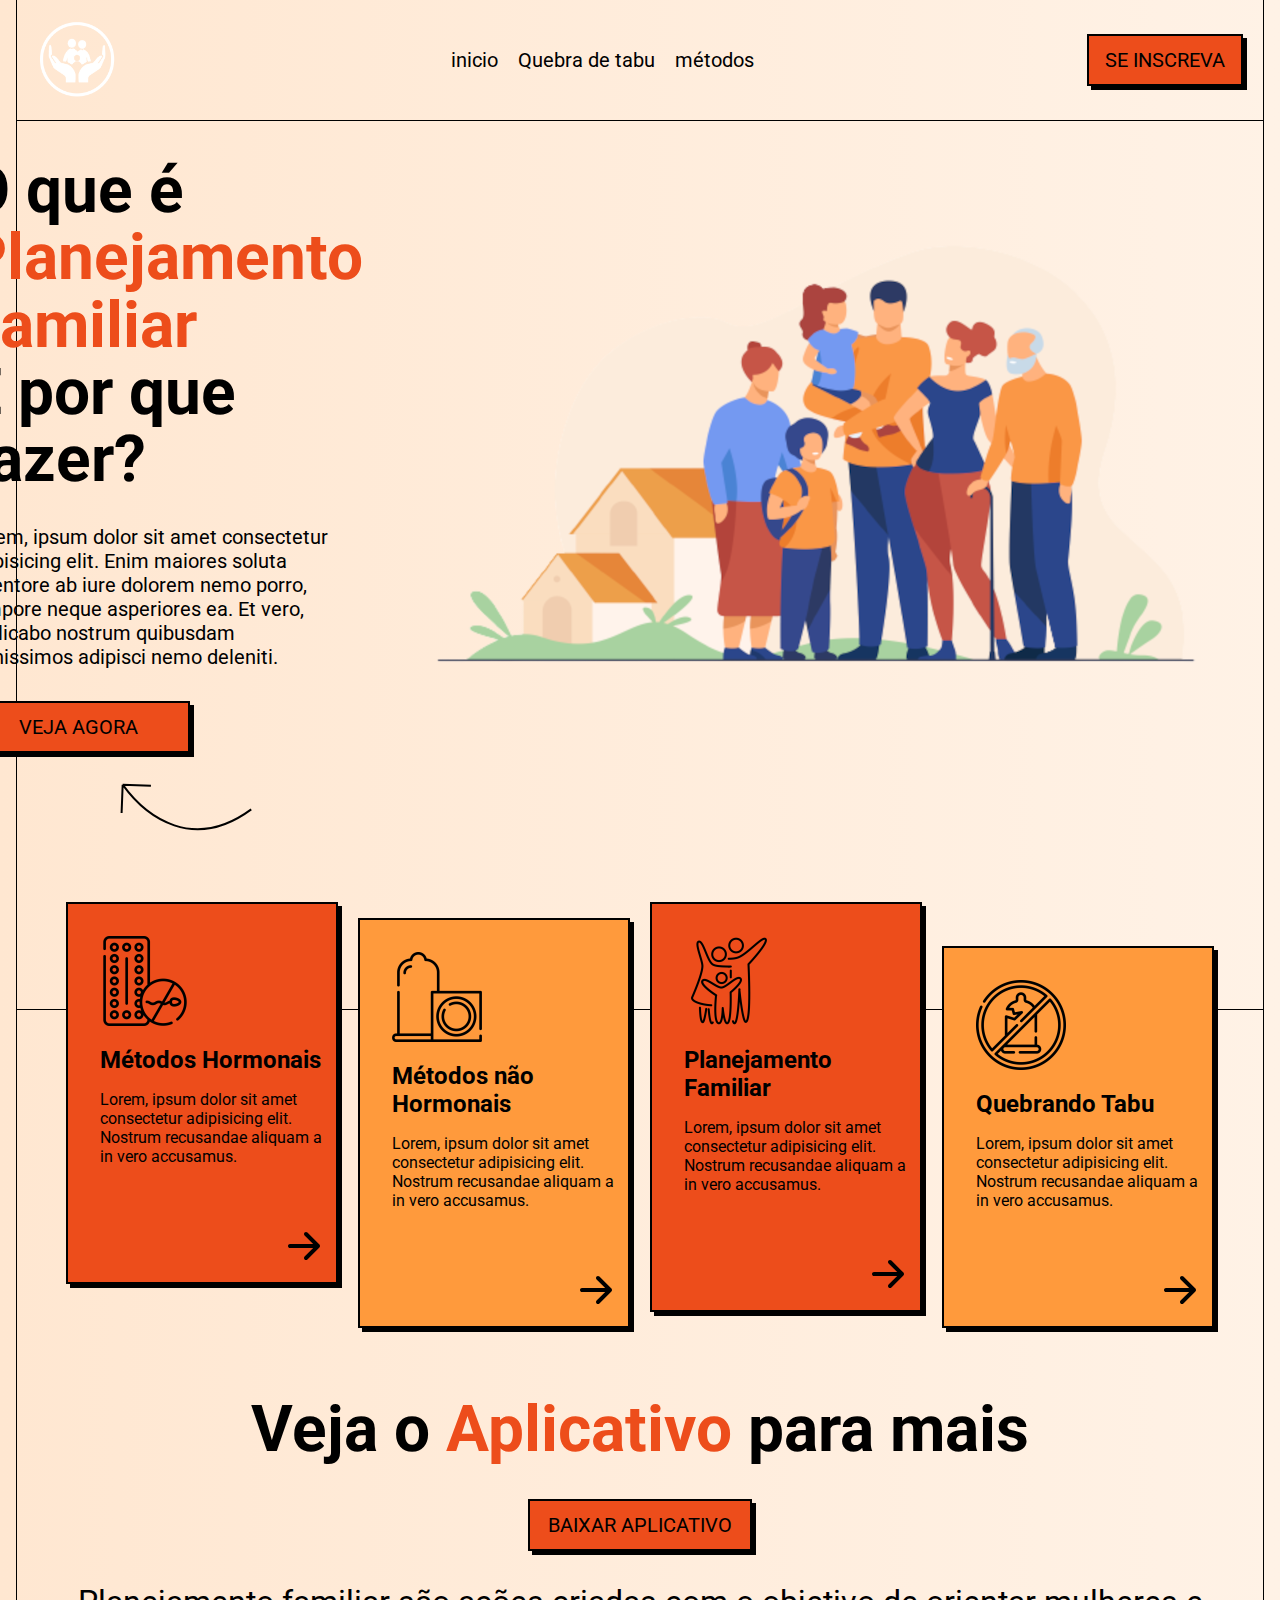
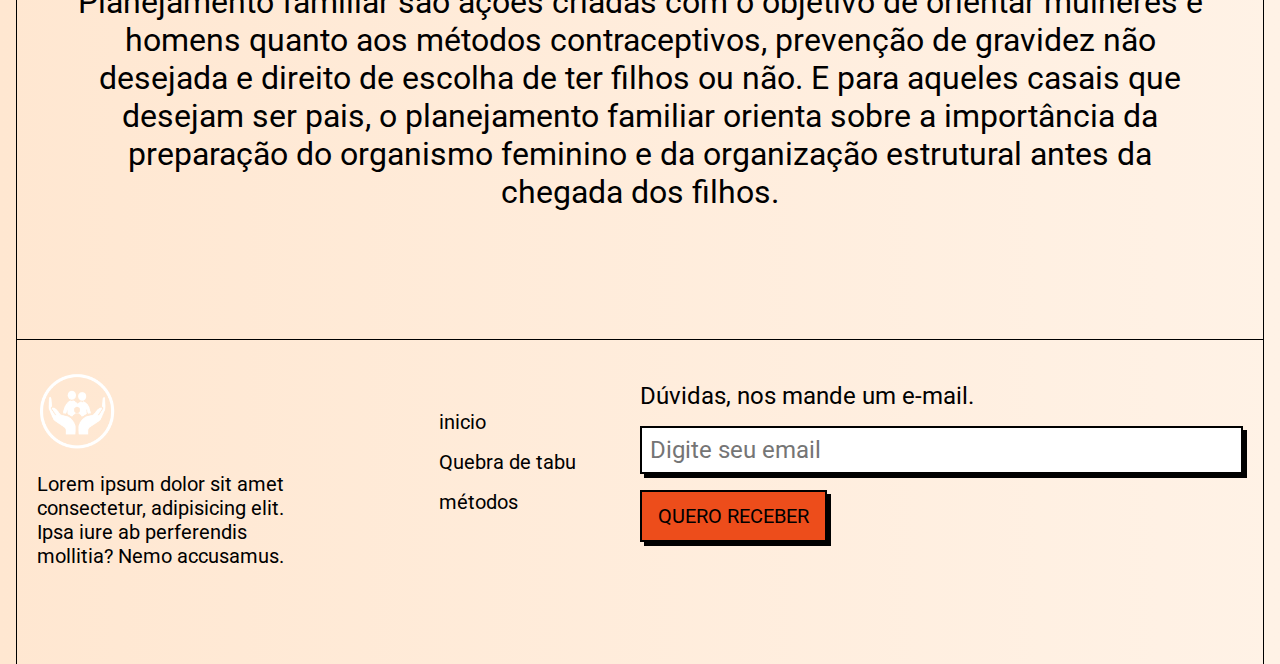
==== commit 83807a34: "." ====
--- a/index.html
+++ b/index.html
@@ -67,7 +67,9 @@
             </div>
 
             <h2 class="text-center">Veja o <span class="text-primary">Aplicativo</span> para mais</h2>
-                <a href="#" class="button mt-2 mx-auto">Baixar Aplicativo</a>
+            <a href="#" class="button mt-2 mx-auto">Baixar Aplicativo</a>
+
+            <p class="text-center mt-2 text-information mrl-2">Planejamento familiar são ações criadas com o objetivo de orientar mulheres e homens quanto aos métodos contraceptivos, prevenção de gravidez não desejada e direito de escolha de ter filhos ou não. E para aqueles casais que desejam ser pais, o planejamento familiar orienta sobre a importância da preparação do organismo feminino e da organização estrutural antes da chegada dos filhos.</p>
         </section>
     </main>
     <footer>
@@ -82,7 +84,7 @@
                 <a href="#">métodos</a>
             </nav>
             <form class="newsletter-form">
-                <label for="email" class="mb-1">Receba materiais gratuitos no seu email</label>
+                <label for="email" class="mb-1">Dúvidas, nos mande um e-mail.</label>
                 <input class="mb-1" type="text" name="email" id="email" placeholder="Digite seu email">
                 <button class="button mb-2">Quero receber</button>
             </form>
--- a/style.css
+++ b/style.css
@@ -105,6 +105,10 @@
     position: relative;
 }
 
+.text-information {
+    font-size: 2rem;
+}
+
 .courses-section {
     padding-bottom: 8rem;
 }
@@ -190,6 +194,11 @@
     margin-bottom: 2rem;
 }
 
+.mrl-2 {
+    margin-left: 2rem;
+    margin-right: 2rem;
+}
+
 .mx-auto {
     margin-left: auto;
     margin-right: auto;
